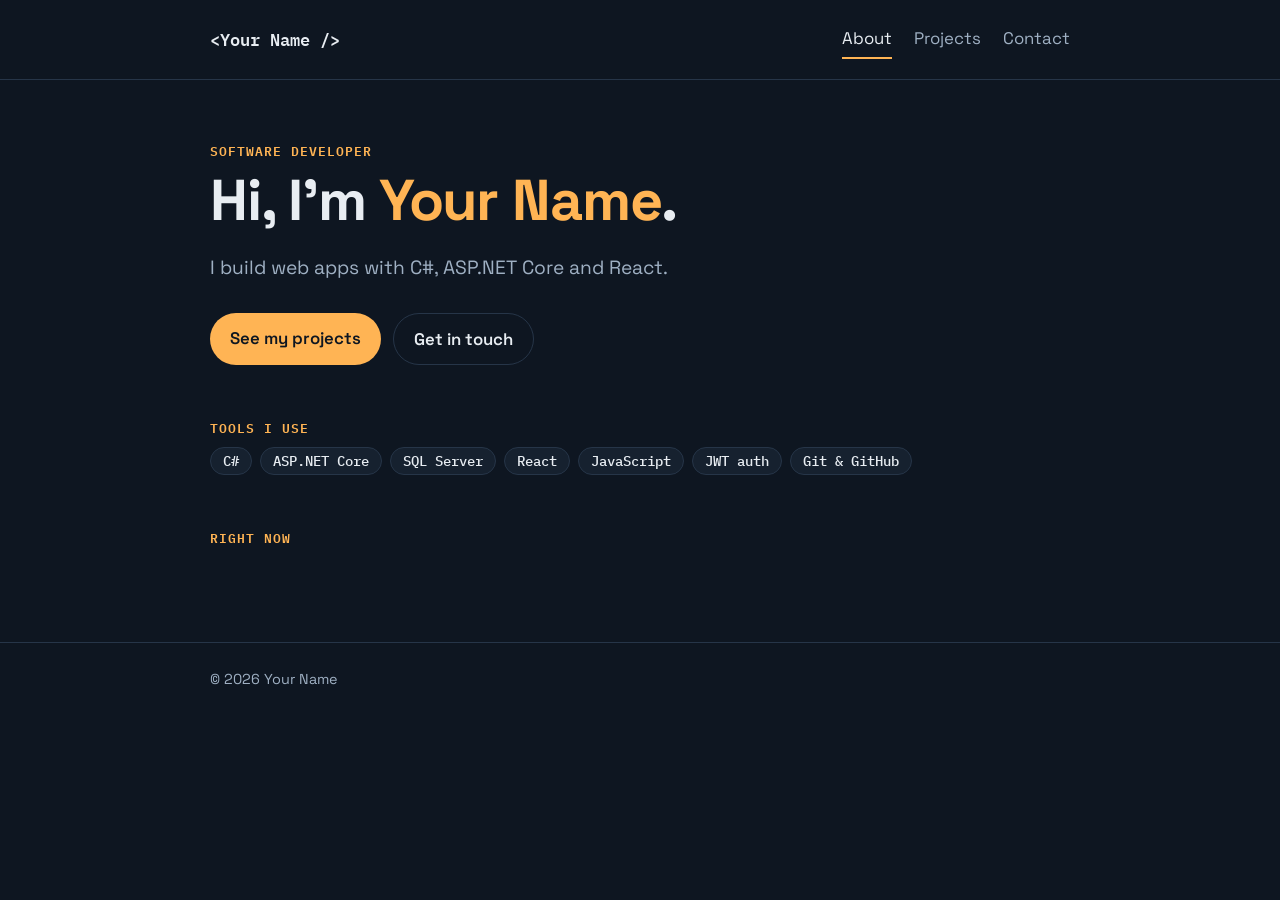
==== index.html @ 2a50a487 "Add portfolio site" ====
<!DOCTYPE html>
<html lang="en">
<head>
<meta charset="utf-8">
<meta name="viewport" content="width=device-width, initial-scale=1">
<link rel="preconnect" href="https://fonts.googleapis.com">
<link rel="preconnect" href="https://fonts.gstatic.com" crossorigin>
<link href="https://fonts.googleapis.com/css2?family=IBM+Plex+Mono:wght@500;600&family=Space+Grotesk:wght@400;500;700&display=swap" rel="stylesheet">
<link rel="stylesheet" href="style.css">
<title>Your Name · Developer</title>
<meta name="description" content="Portfolio of Your Name, a software developer.">
</head>
<body>
<header>
  <div class="wrap">
    <a class="logo" href="index.html">&lt;Your Name /&gt;</a>
    <nav aria-label="Main">
      <a href="index.html" aria-current="page">About</a>
      <a href="projects.html">Projects</a>
      <a href="contact.html">Contact</a>
    </nav>
  </div>
</header>
<main>
  <div class="wrap">
    <span class="label">Software developer</span>
    <h1>Hi, I’m <em>Your Name</em>.</h1>
    <p class="lead">I build web apps with C#, ASP.NET Core and React. <!-- EDIT: one sentence about you --></p>
    <p><!-- EDIT: 2 or 3 sentences about your background, what you study or do, and what you enjoy building. --></p>
    <div class="actions">
      <a class="btn" href="projects.html">See my projects</a>
      <a class="btn ghost" href="contact.html">Get in touch</a>
    </div>

    <section class="section" aria-labelledby="skills">
      <span class="label" id="skills">Tools I use</span>
      <ul class="chips">
        <li>C#</li><li>ASP.NET Core</li><li>SQL Server</li><li>React</li><li>JavaScript</li><li>JWT auth</li><li>Git &amp; GitHub</li>
        <!-- EDIT: add or remove tools -->
      </ul>
    </section>

    <section class="section" aria-labelledby="now">
      <span class="label" id="now">Right now</span>
      <p><!-- EDIT: what you are learning or building at the moment. --></p>
    </section>
  </div>
</main>
<footer>
  <div class="wrap">© 2026 Your Name</div>
</footer>
</body>
</html>
---- style.css ----
:root {
  --bg: #0e1621;
  --surface: #16212f;
  --line: #263548;
  --text: #e8edf2;
  --muted: #9fb0c3;
  --accent: #ffb454;
}
* { box-sizing: border-box; }
html { scroll-behavior: smooth; }
body {
  margin: 0;
  background: var(--bg);
  color: var(--text);
  font: 1.05rem/1.7 "Space Grotesk", system-ui, -apple-system, "Segoe UI", sans-serif;
}
a { color: var(--accent); }
a:focus-visible, .btn:focus-visible { outline: 2px solid var(--accent); outline-offset: 3px; border-radius: 4px; }
.wrap { width: min(100% - 40px, 860px); margin: 0 auto; }

/* Header and navigation */
header { border-bottom: 1px solid var(--line); }
header .wrap { display: flex; align-items: center; justify-content: space-between; gap: 16px; flex-wrap: wrap; padding: 20px 0; }
.logo { font-family: "IBM Plex Mono", ui-monospace, Consolas, monospace; font-weight: 600; color: var(--text); text-decoration: none; }
nav { display: flex; gap: 22px; }
nav a { color: var(--muted); text-decoration: none; padding: 4px 0; border-bottom: 2px solid transparent; }
nav a:hover { color: var(--text); }
nav a[aria-current="page"] { color: var(--text); border-bottom-color: var(--accent); }

main { padding: 64px 0 80px; }
.label {
  display: block;
  margin-bottom: 10px;
  font: 600 0.8rem/1.2 "IBM Plex Mono", ui-monospace, Consolas, monospace;
  letter-spacing: 0.08em;
  text-transform: uppercase;
  color: var(--accent);
}
h1 { margin: 0 0 20px; font-size: clamp(2.2rem, 6vw, 3.6rem); line-height: 1.1; letter-spacing: -0.02em; }
h1 em { font-style: normal; color: var(--accent); }
h2 { margin: 0; font-size: 1.5rem; }
p { margin: 0 0 16px; max-width: 62ch; }
.lead { font-size: 1.2rem; color: var(--muted); }

/* Buttons and chips */
.actions { display: flex; gap: 12px; flex-wrap: wrap; margin-top: 28px; }
.btn {
  display: inline-block;
  padding: 11px 20px;
  font-weight: 600;
  text-decoration: none;
  color: var(--bg);
  background: var(--accent);
  border-radius: 999px;
  transition: transform 0.12s ease;
}
.btn:hover { transform: translateY(-2px); }
.btn.ghost { color: var(--text); background: transparent; border: 1px solid var(--line); }
.chips { display: flex; flex-wrap: wrap; gap: 8px; padding: 0; margin: 0 0 8px; list-style: none; }
.chips li {
  padding: 4px 12px;
  font: 500 0.85rem "IBM Plex Mono", ui-monospace, Consolas, monospace;
  color: var(--text);
  background: var(--surface);
  border: 1px solid var(--line);
  border-radius: 999px;
}
.section { margin-top: 56px; }

/* Project cards */
.card { margin-bottom: 28px; padding: 28px; background: var(--surface); border: 1px solid var(--line); border-radius: 16px; }
.card-head { display: flex; align-items: center; justify-content: space-between; gap: 12px; flex-wrap: wrap; margin-bottom: 14px; }
.card .chips { margin-bottom: 22px; }
.card h3 {
  margin: 20px 0 4px;
  font: 600 0.8rem/1.2 "IBM Plex Mono", ui-monospace, Consolas, monospace;
  letter-spacing: 0.08em;
  text-transform: uppercase;
  color: var(--accent);
}
.card p { margin-bottom: 0; }

/* Contact links */
.links { display: grid; gap: 14px; margin-top: 32px; padding: 0; list-style: none; }
.links a {
  display: flex;
  justify-content: space-between;
  gap: 16px;
  padding: 18px 22px;
  color: var(--text);
  text-decoration: none;
  background: var(--surface);
  border: 1px solid var(--line);
  border-radius: 14px;
  transition: border-color 0.12s ease;
}
.links a:hover { border-color: var(--accent); }
.links span:first-child { font: 600 0.85rem "IBM Plex Mono", ui-monospace, Consolas, monospace; color: var(--muted); }
.links span:last-child { word-break: break-all; text-align: right; }

footer { border-top: 1px solid var(--line); padding: 24px 0; color: var(--muted); font-size: 0.9rem; }

@media (prefers-reduced-motion: reduce) { .btn, .links a { transition: none; } html { scroll-behavior: auto; } }
@media (max-width: 520px) { main { padding-top: 40px; } .card { padding: 22px; } }
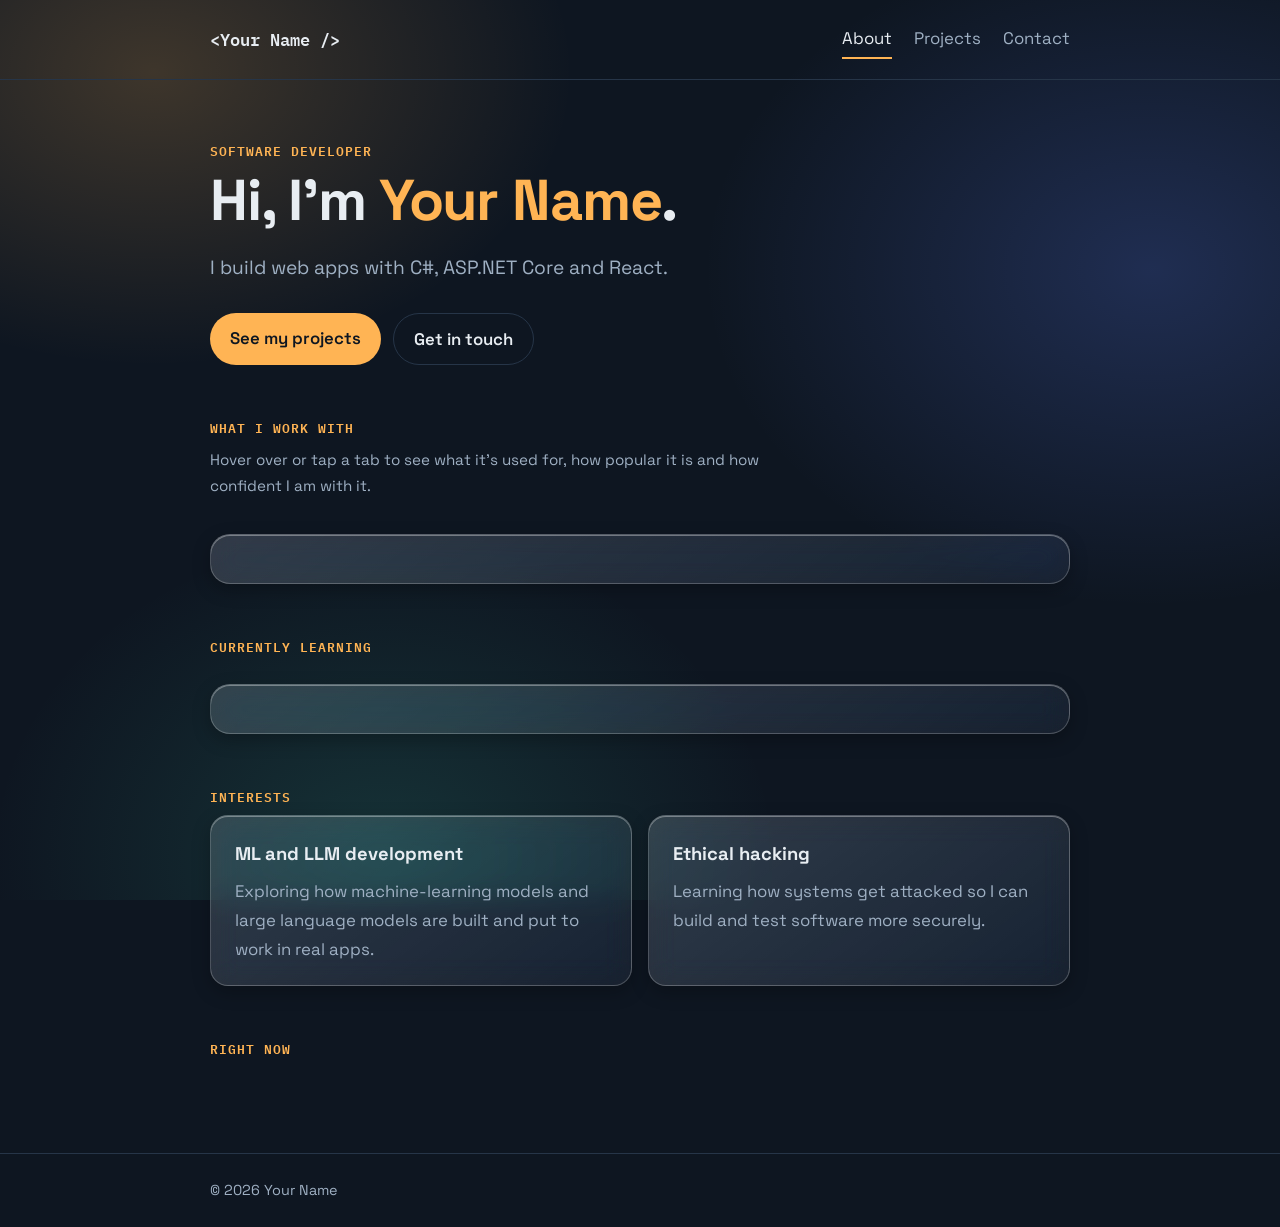
==== commit 73a56607: "Add interactive skills, interests and documentation tabs" ====
--- a/index.html
+++ b/index.html
@@ -7,6 +7,7 @@
 <link rel="preconnect" href="https://fonts.gstatic.com" crossorigin>
 <link href="https://fonts.googleapis.com/css2?family=IBM+Plex+Mono:wght@500;600&family=Space+Grotesk:wght@400;500;700&display=swap" rel="stylesheet">
 <link rel="stylesheet" href="style.css">
+<script src="site.js" defer></script>
 <title>Your Name · Developer</title>
 <meta name="description" content="Portfolio of Your Name, a software developer.">
 </head>
@@ -33,11 +34,34 @@
     </div>
 
     <section class="section" aria-labelledby="skills">
-      <span class="label" id="skills">Tools I use</span>
-      <ul class="chips">
-        <li>C#</li><li>ASP.NET Core</li><li>SQL Server</li><li>React</li><li>JavaScript</li><li>JWT auth</li><li>Git &amp; GitHub</li>
-        <!-- EDIT: add or remove tools -->
-      </ul>
+      <span class="label" id="skills">What I work with</span>
+      <p class="muted-note">Hover over or tap a tab to see what it’s used for, how popular it is and how confident I am with it.</p>
+      <div id="skills-tabs">
+        <div class="tab-list" role="tablist" aria-label="Skills"></div>
+        <div class="detail" id="skills-detail" role="tabpanel" aria-live="polite"></div>
+      </div>
+    </section>
+
+    <section class="section" aria-labelledby="learning">
+      <span class="label" id="learning">Currently learning</span>
+      <div id="learning-tabs">
+        <div class="tab-list" role="tablist" aria-label="Languages I’m learning"></div>
+        <div class="detail" id="learning-detail" role="tabpanel" aria-live="polite"></div>
+      </div>
+    </section>
+
+    <section class="section" aria-labelledby="interests">
+      <span class="label" id="interests">Interests</span>
+      <div class="interest-grid">
+        <div class="glass">
+          <h3>ML and LLM development</h3>
+          <p>Exploring how machine-learning models and large language models are built and put to work in real apps. <!-- EDIT: add what you have tried --></p>
+        </div>
+        <div class="glass">
+          <h3>Ethical hacking</h3>
+          <p>Learning how systems get attacked so I can build and test software more securely. <!-- EDIT: add what you have tried --></p>
+        </div>
+      </div>
     </section>
 
     <section class="section" aria-labelledby="now">
--- a/style.css
+++ b/style.css
@@ -101,4 +101,76 @@
 footer { border-top: 1px solid var(--line); padding: 24px 0; color: var(--muted); font-size: 0.9rem; }
 
 @media (prefers-reduced-motion: reduce) { .btn, .links a { transition: none; } html { scroll-behavior: auto; } }
-@media (max-width: 520px) { main { padding-top: 40px; } .card { padding: 22px; } }+@media (max-width: 520px) { main { padding-top: 40px; } .card { padding: 22px; } }
+
+/* ===== Interactive additions: glass, tabs, previews ===== */
+[hidden] { display: none !important; }
+
+/* soft colour behind everything so the glass has something to blur */
+body {
+  background-color: var(--bg);
+  background-image:
+    radial-gradient(600px 420px at 12% 8%, rgba(255, 180, 84, 0.2), transparent 70%),
+    radial-gradient(640px 480px at 90% 30%, rgba(94, 129, 255, 0.22), transparent 70%),
+    radial-gradient(560px 460px at 30% 95%, rgba(64, 200, 170, 0.16), transparent 70%);
+  background-attachment: fixed;
+}
+
+/* shared glass look */
+.tab, .detail, .glass, .doc {
+  background: linear-gradient(145deg, rgba(255, 255, 255, 0.16), rgba(255, 255, 255, 0.05));
+  backdrop-filter: blur(14px) saturate(160%);
+  -webkit-backdrop-filter: blur(14px) saturate(160%);
+  border: 1px solid rgba(255, 255, 255, 0.22);
+  box-shadow: inset 0 1px 0 rgba(255, 255, 255, 0.35), 0 6px 18px rgba(0, 0, 0, 0.25);
+}
+.tab-list, .page-tabs { display: flex; flex-wrap: wrap; gap: 10px; }
+.page-tabs { margin: 36px 0 32px; }
+.tab {
+  padding: 10px 18px;
+  font: inherit;
+  font-weight: 600;
+  color: var(--text);
+  cursor: pointer;
+  border-radius: 999px;
+  transition: transform 0.12s ease, border-color 0.12s ease, background 0.12s ease;
+}
+.tab:hover { transform: translateY(-2px); }
+.tab[aria-selected="true"] {
+  border-color: var(--accent);
+  background: linear-gradient(145deg, rgba(255, 180, 84, 0.34), rgba(255, 180, 84, 0.1));
+}
+.tab:focus-visible { outline: 2px solid var(--accent); outline-offset: 3px; }
+
+.muted-note { margin-bottom: 18px; color: var(--muted); font-size: 0.95rem; }
+.detail { margin-top: 18px; padding: 24px 26px; border-radius: 20px; }
+.detail h3 { margin: 0 0 8px; font-size: 1.3rem; }
+.detail p { margin-bottom: 0; }
+.stats { display: grid; grid-template-columns: repeat(auto-fit, minmax(220px, 1fr)); gap: 20px; margin-top: 20px; }
+.stats .label { margin-bottom: 8px; }
+.stats p { margin-top: 6px; color: var(--muted); font-size: 0.95rem; }
+.stats strong { color: var(--text); }
+.meter { display: flex; gap: 5px; }
+.meter i { width: 26px; height: 8px; border-radius: 4px; background: rgba(255, 255, 255, 0.18); }
+.meter i.on { background: var(--accent); }
+.detail-link { margin-top: 18px; }
+
+.interest-grid { display: grid; grid-template-columns: repeat(auto-fit, minmax(260px, 1fr)); gap: 16px; }
+.glass { padding: 22px 24px; border-radius: 18px; }
+.glass h3 { margin: 0 0 8px; font-size: 1.15rem; }
+.glass p { margin: 0; color: var(--muted); }
+
+.doc-grid { display: grid; grid-template-columns: repeat(auto-fill, minmax(240px, 1fr)); gap: 20px; margin-top: 28px; }
+.doc { display: block; padding: 14px; color: var(--text); text-decoration: none; border-radius: 16px; transition: transform 0.12s ease, border-color 0.12s ease; }
+.doc:hover { transform: translateY(-3px); border-color: var(--accent); }
+.doc:focus-visible { outline: 2px solid var(--accent); outline-offset: 3px; }
+.doc-preview { display: grid; place-items: center; aspect-ratio: 4 / 3; margin-bottom: 12px; overflow: hidden; background: #fff; border-radius: 10px; }
+.doc-preview img, .doc-preview object { width: 100%; height: 100%; object-fit: cover; object-position: top; pointer-events: none; }
+.missing { padding: 12px; font: 500 0.8rem "IBM Plex Mono", ui-monospace, Consolas, monospace; text-align: center; color: #334155; }
+.doc h3 { margin: 0 0 4px; font-size: 1.05rem; }
+.doc p { margin: 0; font-size: 0.9rem; color: var(--muted); }
+
+@media (prefers-reduced-motion: reduce) {
+  .tab, .doc { transition: none; }
+  .tab:hover, .doc:hover { transform: none; }
+}
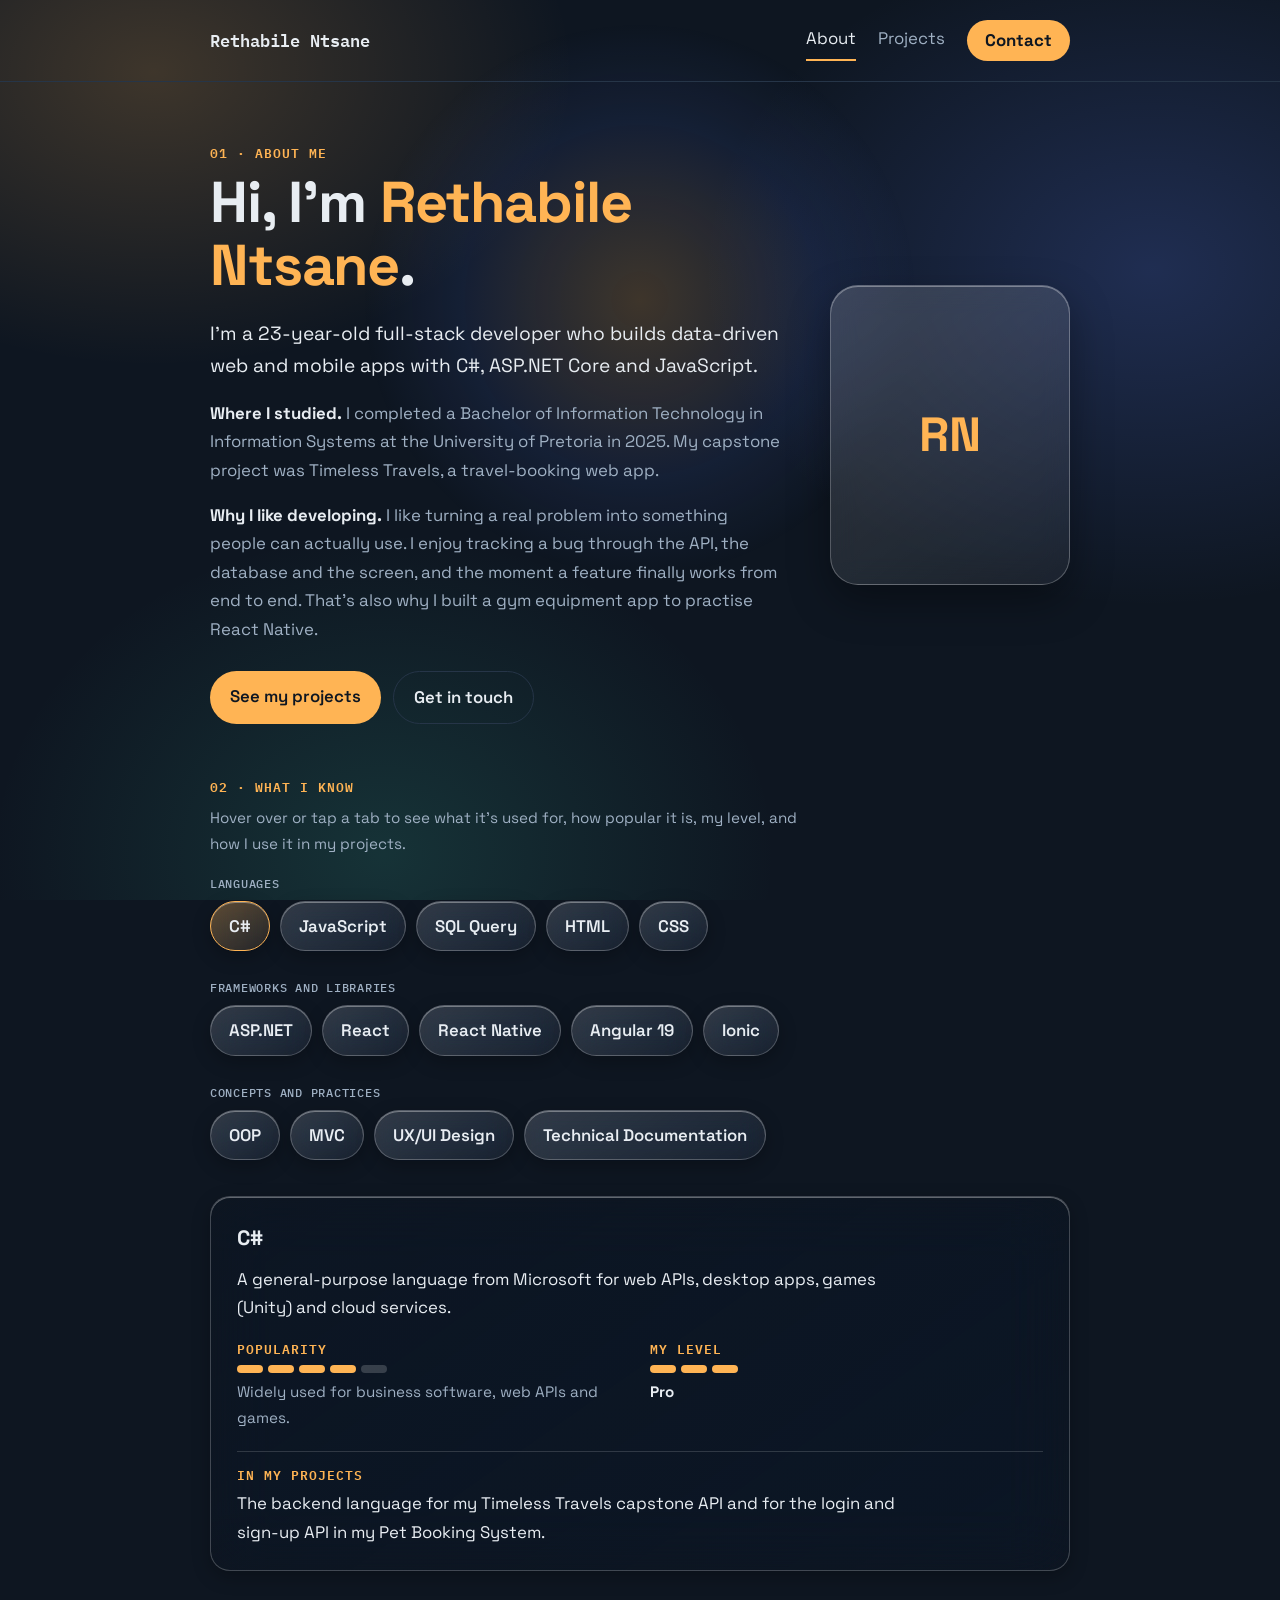
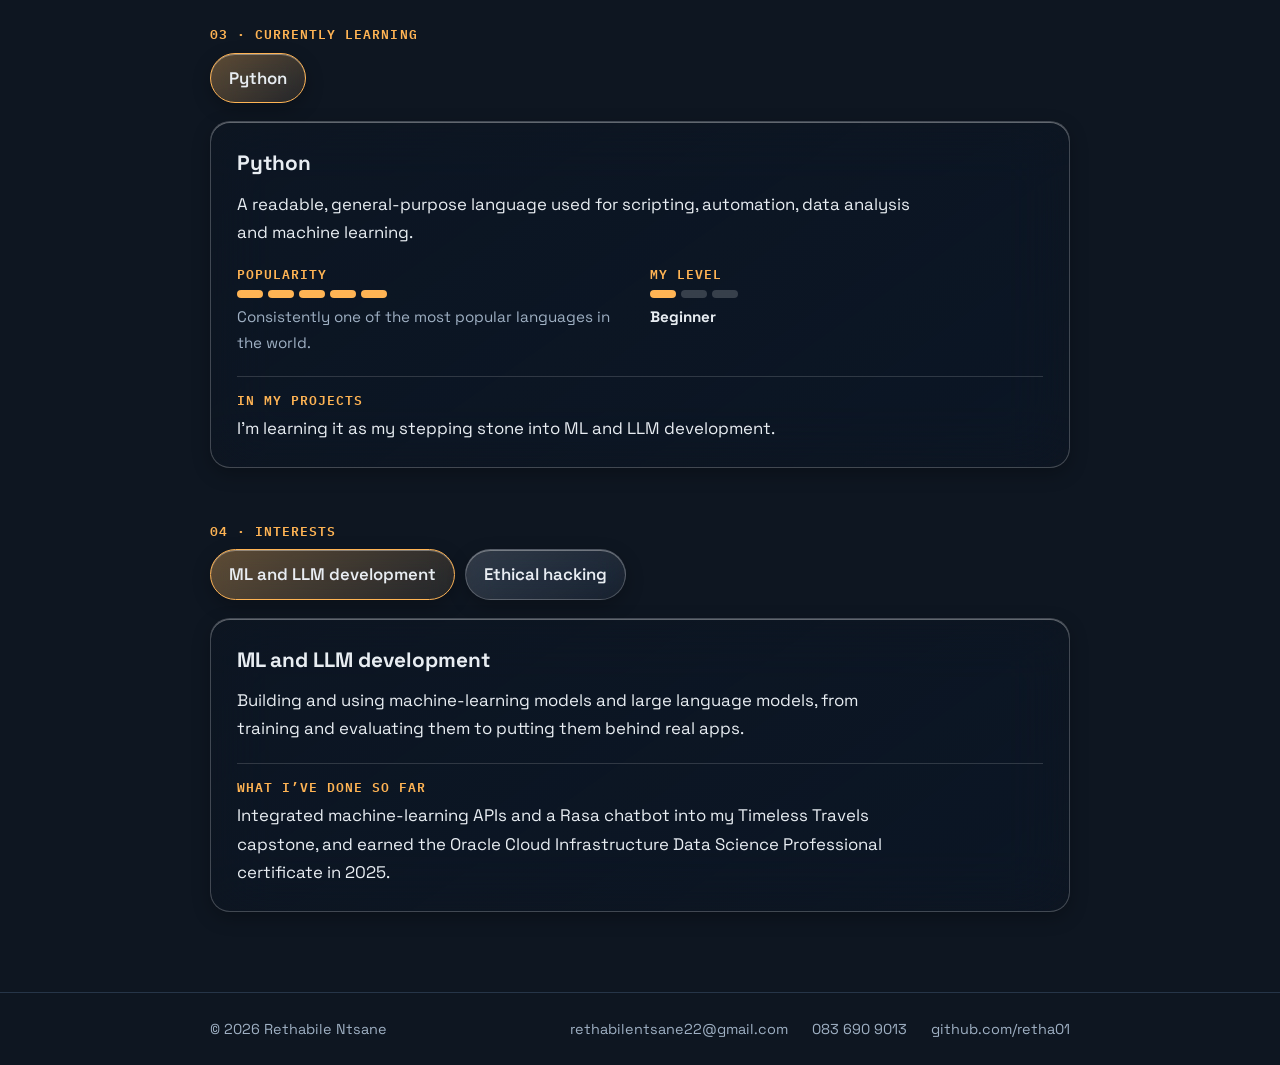
==== commit 081d1949: "Redesign portfolio with new sections, projects and contact details" ====
--- a/index.html
+++ b/index.html
@@ -8,42 +8,51 @@
 <link href="https://fonts.googleapis.com/css2?family=IBM+Plex+Mono:wght@500;600&family=Space+Grotesk:wght@400;500;700&display=swap" rel="stylesheet">
 <link rel="stylesheet" href="style.css">
 <script src="site.js" defer></script>
-<title>Your Name · Developer</title>
-<meta name="description" content="Portfolio of Your Name, a software developer.">
+<title>Rethabile Ntsane · Full-stack developer</title>
+<meta name="description" content="Portfolio of Rethabile Ntsane, a full-stack developer working with C#, ASP.NET Core, JavaScript and React.">
 </head>
 <body>
 <header>
   <div class="wrap">
-    <a class="logo" href="index.html">&lt;Your Name /&gt;</a>
+    <a class="logo" href="index.html">Rethabile Ntsane</a>
     <nav aria-label="Main">
       <a href="index.html" aria-current="page">About</a>
       <a href="projects.html">Projects</a>
-      <a href="contact.html">Contact</a>
+      <a href="contact.html" class="nav-cta">Contact</a>
     </nav>
   </div>
 </header>
 <main>
   <div class="wrap">
-    <span class="label">Software developer</span>
-    <h1>Hi, I’m <em>Your Name</em>.</h1>
-    <p class="lead">I build web apps with C#, ASP.NET Core and React. <!-- EDIT: one sentence about you --></p>
-    <p><!-- EDIT: 2 or 3 sentences about your background, what you study or do, and what you enjoy building. --></p>
-    <div class="actions">
-      <a class="btn" href="projects.html">See my projects</a>
-      <a class="btn ghost" href="contact.html">Get in touch</a>
-    </div>
+    <section class="hero" aria-labelledby="about">
+      <div class="hero-text">
+        <span class="label" id="about">01 · About me</span>
+        <h1>Hi, I’m <em>Rethabile Ntsane</em>.</h1>
+        <p class="lead">I’m a 23-year-old full-stack developer who builds data-driven web and mobile apps with C#, ASP.NET Core and JavaScript.</p>
+        <p><strong>Where I studied.</strong> I completed a Bachelor of Information Technology in Information Systems at the University of Pretoria in 2025. My capstone project was Timeless Travels, a travel-booking web app.</p>
+        <p><strong>Why I like developing.</strong> I like turning a real problem into something people can actually use. I enjoy tracking a bug through the API, the database and the screen, and the moment a feature finally works from end to end. That’s also why I built a gym equipment app to practise React Native. <!-- EDIT: rewrite this in your own words --></p>
+        <div class="actions">
+          <a class="btn" href="projects.html">See my projects</a>
+          <a class="btn ghost" href="contact.html">Get in touch</a>
+        </div>
+      </div>
+      <div class="photo">
+        <!-- Add your photo as assets/profile.jpg -->
+        <img src="assets/profile.jpg" alt="Photo of Rethabile Ntsane" onerror="this.replaceWith(Object.assign(document.createElement('span'),{textContent:'RN'}))">
+      </div>
+    </section>
 
     <section class="section" aria-labelledby="skills">
-      <span class="label" id="skills">What I work with</span>
-      <p class="muted-note">Hover over or tap a tab to see what it’s used for, how popular it is and how confident I am with it.</p>
+      <span class="label" id="skills">02 · What I know</span>
+      <p class="muted-note">Hover over or tap a tab to see what it’s used for, how popular it is, my level, and how I use it in my projects.</p>
       <div id="skills-tabs">
-        <div class="tab-list" role="tablist" aria-label="Skills"></div>
+        <div class="tab-list" role="tablist" aria-label="Languages, frameworks and practices"></div>
         <div class="detail" id="skills-detail" role="tabpanel" aria-live="polite"></div>
       </div>
     </section>
 
     <section class="section" aria-labelledby="learning">
-      <span class="label" id="learning">Currently learning</span>
+      <span class="label" id="learning">03 · Currently learning</span>
       <div id="learning-tabs">
         <div class="tab-list" role="tablist" aria-label="Languages I’m learning"></div>
         <div class="detail" id="learning-detail" role="tabpanel" aria-live="polite"></div>
@@ -51,27 +60,23 @@
     </section>
 
     <section class="section" aria-labelledby="interests">
-      <span class="label" id="interests">Interests</span>
-      <div class="interest-grid">
-        <div class="glass">
-          <h3>ML and LLM development</h3>
-          <p>Exploring how machine-learning models and large language models are built and put to work in real apps. <!-- EDIT: add what you have tried --></p>
-        </div>
-        <div class="glass">
-          <h3>Ethical hacking</h3>
-          <p>Learning how systems get attacked so I can build and test software more securely. <!-- EDIT: add what you have tried --></p>
-        </div>
+      <span class="label" id="interests">04 · Interests</span>
+      <div id="interests-tabs">
+        <div class="tab-list" role="tablist" aria-label="My interests"></div>
+        <div class="detail" id="interests-detail" role="tabpanel" aria-live="polite"></div>
       </div>
-    </section>
-
-    <section class="section" aria-labelledby="now">
-      <span class="label" id="now">Right now</span>
-      <p><!-- EDIT: what you are learning or building at the moment. --></p>
     </section>
   </div>
 </main>
 <footer>
-  <div class="wrap">© 2026 Your Name</div>
+  <div class="wrap footer-grid">
+    <p>© 2026 Rethabile Ntsane</p>
+    <ul class="footer-links">
+      <li><a href="mailto:rethabilentsane22@gmail.com">rethabilentsane22@gmail.com</a></li>
+      <li><a href="tel:+27836909013">083 690 9013</a></li>
+      <li><a href="https://github.com/retha01" target="_blank" rel="noopener">github.com/retha01</a></li>
+    </ul>
+  </div>
 </footer>
 </body>
 </html>
--- a/style.css
+++ b/style.css
@@ -173,4 +173,83 @@
 @media (prefers-reduced-motion: reduce) {
   .tab, .doc { transition: none; }
   .tab:hover, .doc:hover { transform: none; }
+}
+
+/* ===== Professional polish: hero, groups, glow, pulsing contact, footer ===== */
+header, main, footer { position: relative; z-index: 1; }
+.cursor-glow {
+  position: fixed; left: 0; top: 0;
+  width: 560px; height: 560px;
+  margin: -280px 0 0 -280px;
+  border-radius: 50%;
+  background: radial-gradient(circle, rgba(255, 180, 84, 0.2), rgba(94, 129, 255, 0.09) 45%, transparent 70%);
+  pointer-events: none;
+  z-index: 0;
+  will-change: transform;
+}
+
+/* About section: text beside a photo */
+.hero { display: grid; grid-template-columns: 1fr 240px; gap: 48px; align-items: center; }
+.hero p strong { color: var(--text); }
+.hero p { color: var(--muted); }
+.hero .lead { color: var(--text); }
+.photo {
+  display: grid; place-items: center;
+  width: 240px; height: 300px; overflow: hidden;
+  font: 700 3rem "Space Grotesk", sans-serif; color: var(--accent);
+  background: linear-gradient(145deg, rgba(255, 255, 255, 0.16), rgba(255, 255, 255, 0.05));
+  backdrop-filter: blur(14px); -webkit-backdrop-filter: blur(14px);
+  border: 1px solid rgba(255, 255, 255, 0.25);
+  border-radius: 28px;
+  box-shadow: inset 0 1px 0 rgba(255, 255, 255, 0.35), 0 16px 40px rgba(0, 0, 0, 0.35);
+}
+.photo img { width: 100%; height: 100%; object-fit: cover; }
+
+/* grouped skill tabs */
+.tab-group { display: flex; flex-wrap: wrap; gap: 10px; margin-bottom: 18px; }
+.group-label {
+  flex-basis: 100%;
+  font: 500 0.78rem "IBM Plex Mono", ui-monospace, Consolas, monospace;
+  letter-spacing: 0.06em; text-transform: uppercase; color: var(--muted);
+}
+
+/* info box: more blur and a darker tint so the text stands out */
+.detail {
+  background: linear-gradient(145deg, rgba(14, 22, 33, 0.62), rgba(14, 22, 33, 0.38));
+  backdrop-filter: blur(30px) saturate(150%);
+  -webkit-backdrop-filter: blur(30px) saturate(150%);
+}
+.proj { margin-top: 20px; padding-top: 16px; border-top: 1px solid rgba(255, 255, 255, 0.15); }
+.proj .label { margin-bottom: 6px; }
+.proj p { color: var(--text); }
+
+/* pulsing Contact tab */
+nav a.nav-cta {
+  padding: 6px 18px; font-weight: 700; color: var(--bg);
+  background: var(--accent); border-bottom: 0; border-radius: 999px;
+  animation: pulse 2.2s ease-out infinite;
+}
+nav a.nav-cta:hover { color: var(--bg); animation-play-state: paused; }
+nav a.nav-cta[aria-current="page"] { animation: none; }
+@keyframes pulse {
+  0% { box-shadow: 0 0 0 0 rgba(255, 180, 84, 0.6); }
+  70% { box-shadow: 0 0 0 14px rgba(255, 180, 84, 0); }
+  100% { box-shadow: 0 0 0 0 rgba(255, 180, 84, 0); }
+}
+
+/* footer contact details */
+.footer-grid { display: flex; justify-content: space-between; align-items: center; gap: 12px 32px; flex-wrap: wrap; }
+.footer-grid p { margin: 0; }
+.footer-links { display: flex; flex-wrap: wrap; gap: 8px 24px; margin: 0; padding: 0; list-style: none; }
+.footer-links a { color: var(--muted); text-decoration: none; }
+.footer-links a:hover { color: var(--accent); text-decoration: underline; }
+.footer-links a:focus-visible { outline: 2px solid var(--accent); outline-offset: 3px; }
+
+@media (max-width: 760px) {
+  .hero { grid-template-columns: 1fr; }
+  .photo { order: -1; width: 160px; height: 200px; font-size: 2.2rem; }
+}
+@media (prefers-reduced-motion: reduce) {
+  nav a.nav-cta { animation: none; }
+  .cursor-glow { display: none; }
 }
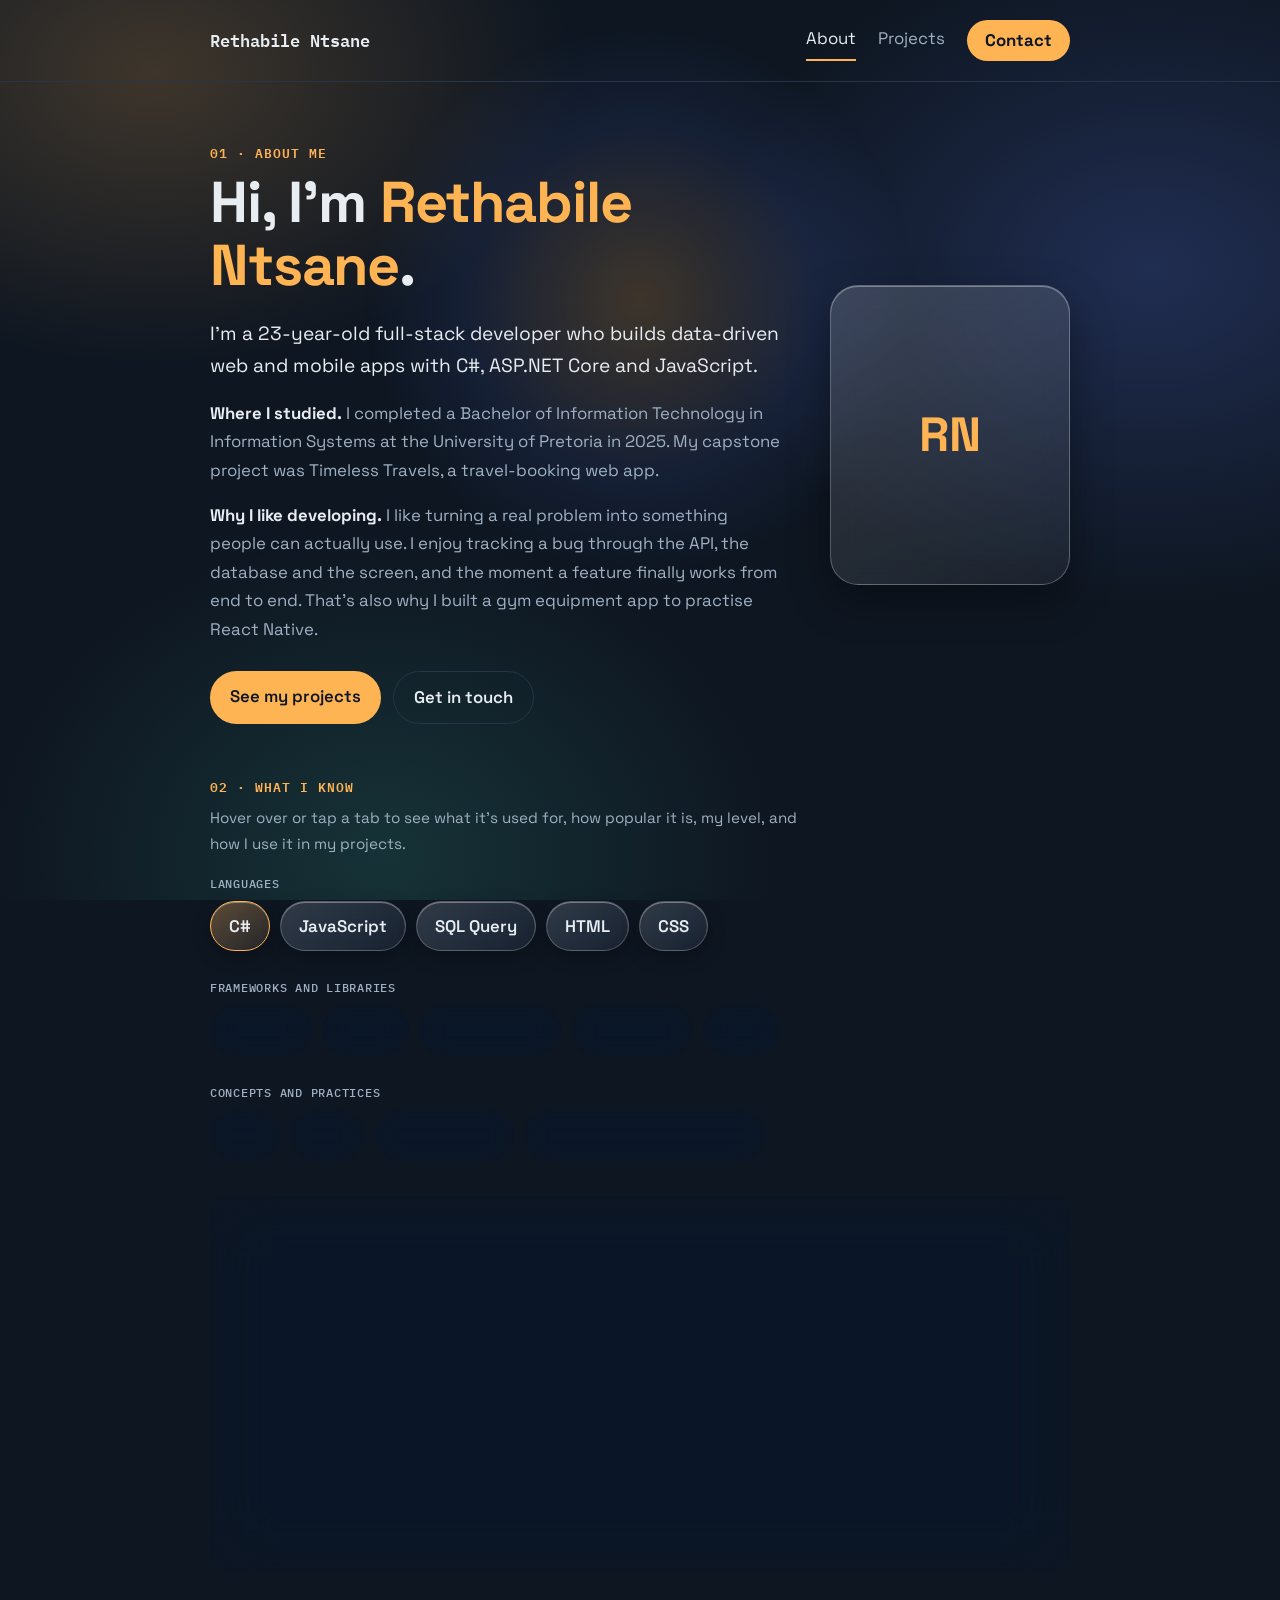
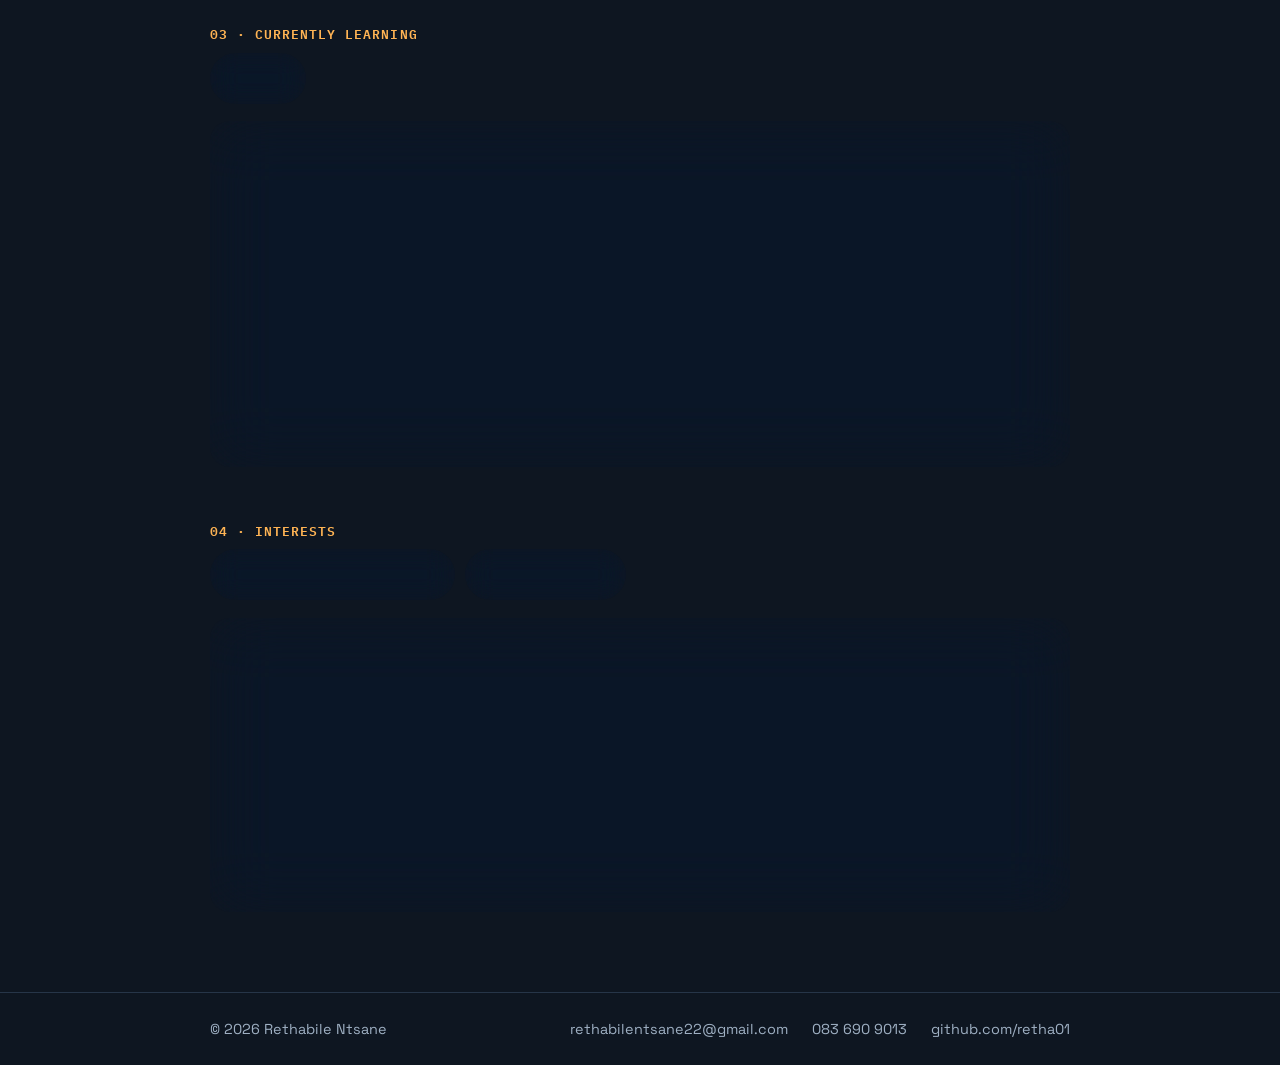
==== commit 5bd48608: "profile picture" ====
--- a/index.html
+++ b/index.html
@@ -38,7 +38,7 @@
       </div>
       <div class="photo">
         <!-- Add your photo as assets/profile.jpg -->
-        <img src="assets/profile.jpg" alt="Photo of Rethabile Ntsane" onerror="this.replaceWith(Object.assign(document.createElement('span'),{textContent:'RN'}))">
+        <img src="assets/image.png" alt="Photo of Rethabile Ntsane" onerror="this.replaceWith(Object.assign(document.createElement('span'),{textContent:'RN'}))">
       </div>
     </section>
 
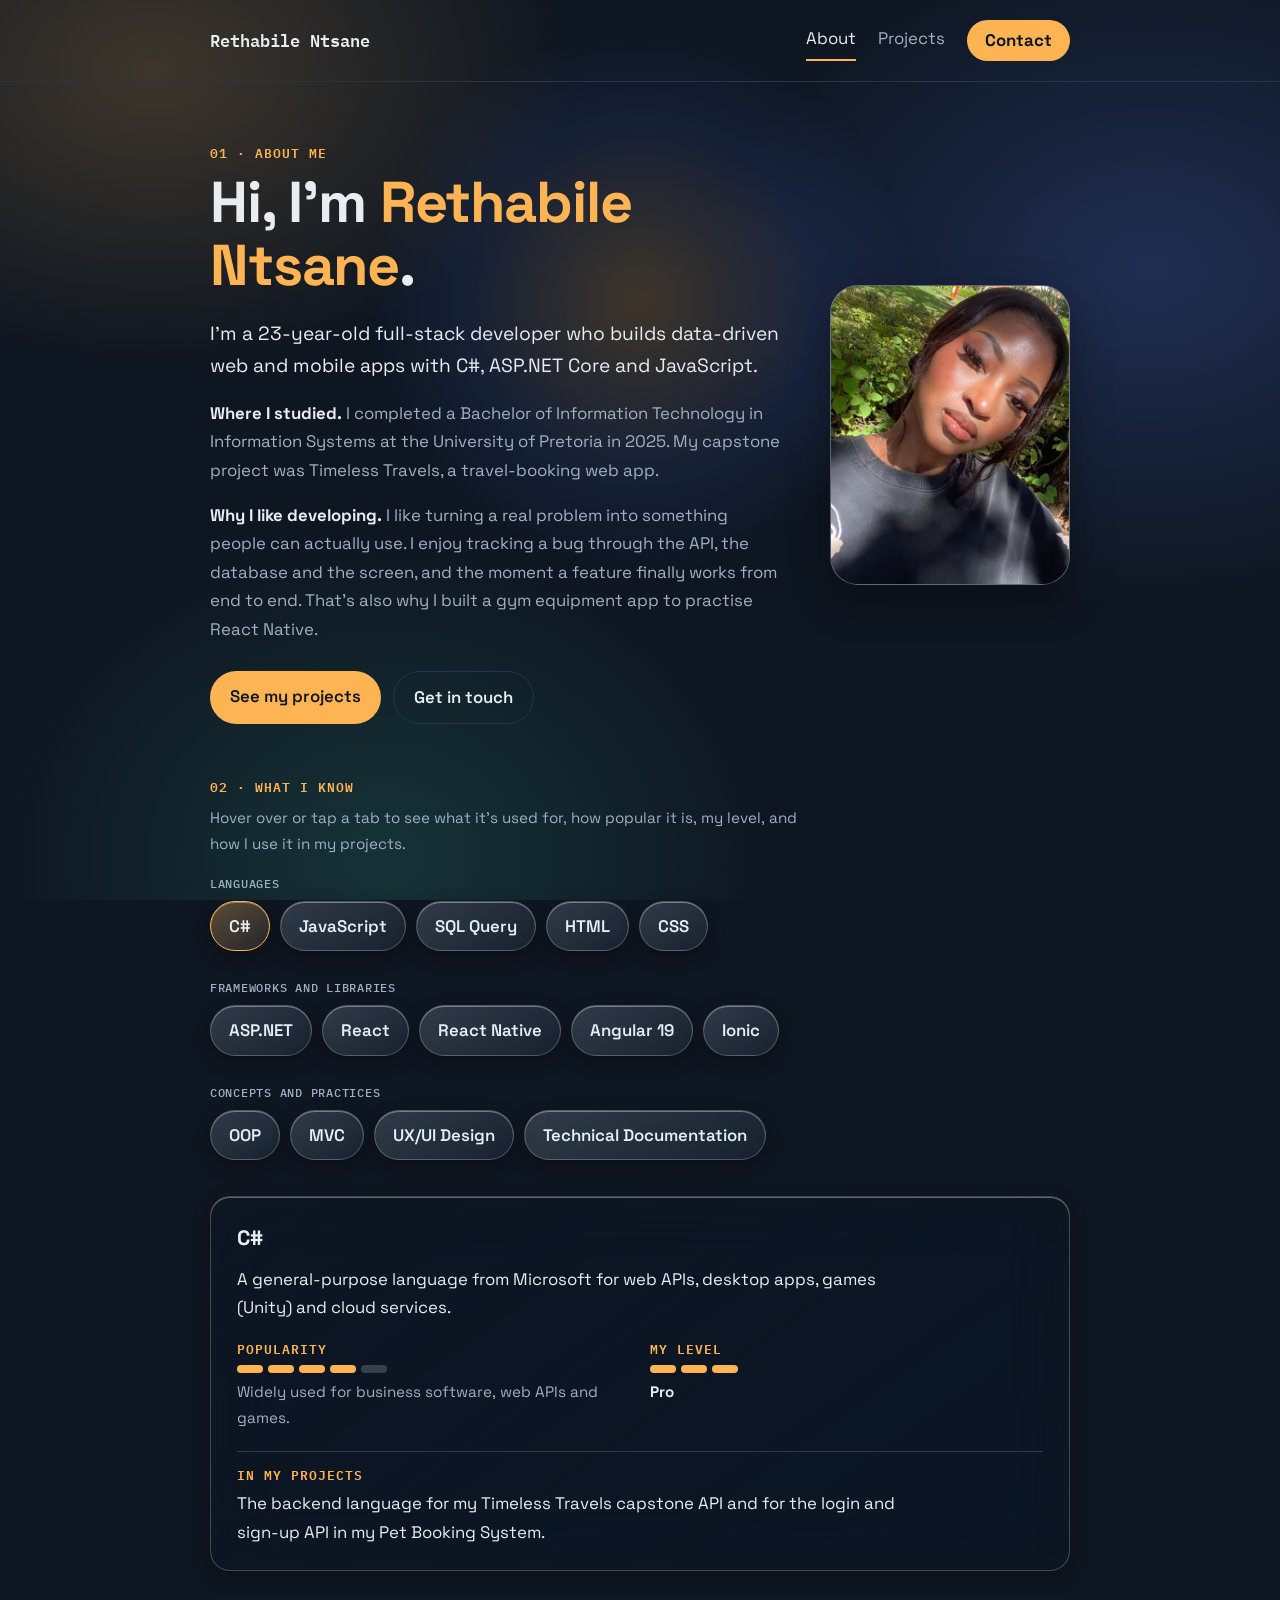
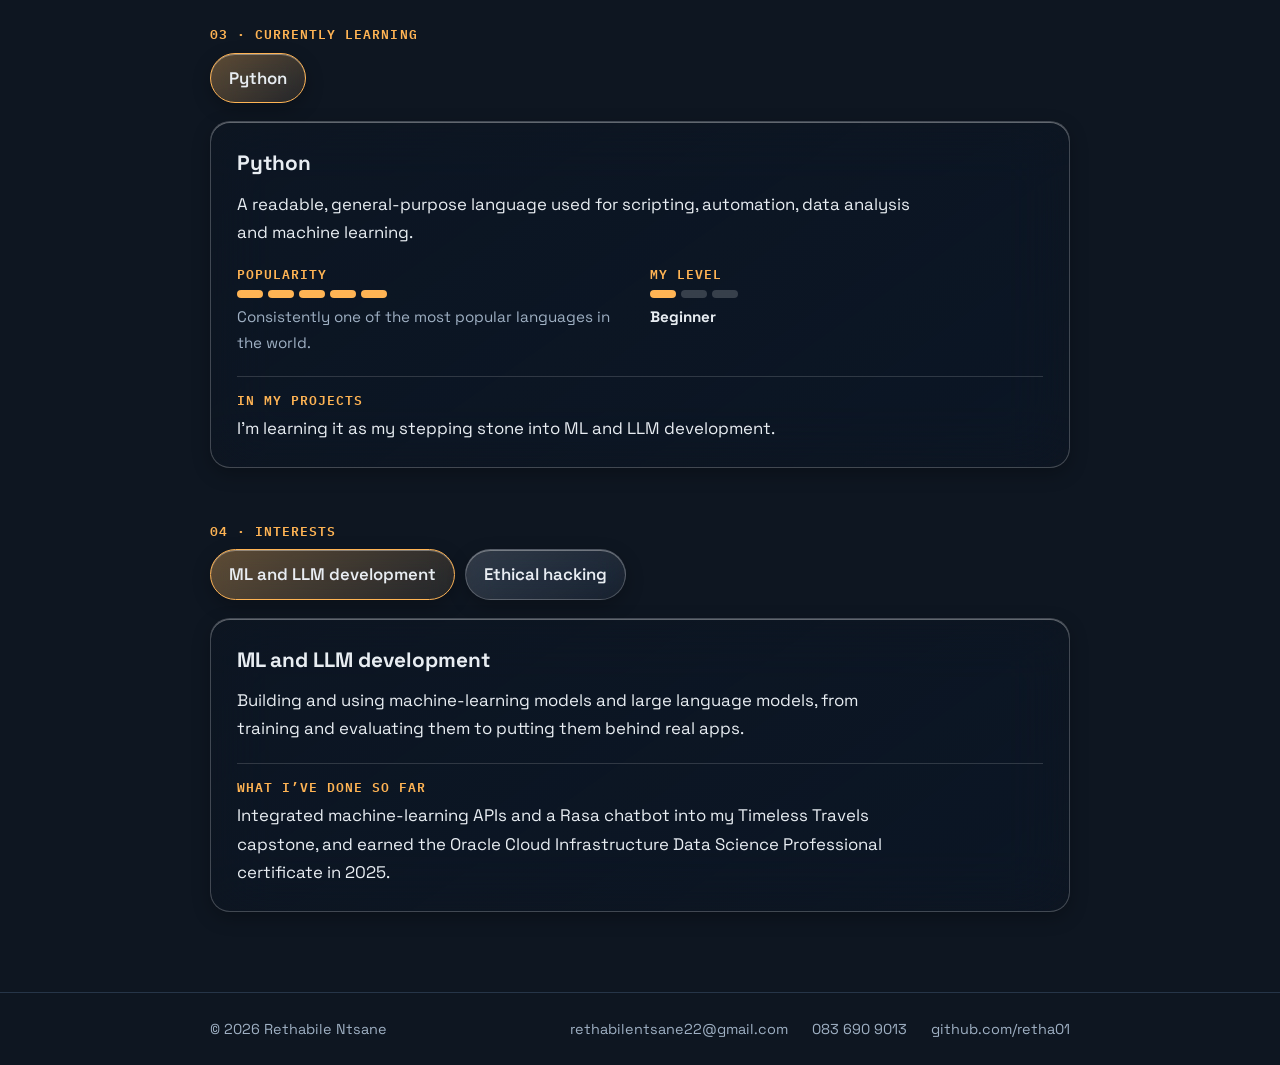
==== commit ed7c3d84: "profile picture" ====
--- a/index.html
+++ b/index.html
@@ -38,7 +38,7 @@
       </div>
       <div class="photo">
         <!-- Add your photo as assets/profile.jpg -->
-        <img src="assets/image.png" alt="Photo of Rethabile Ntsane" onerror="this.replaceWith(Object.assign(document.createElement('span'),{textContent:'RN'}))">
+        <img src="assets/images/image.png" alt="Photo of Rethabile Ntsane" onerror="this.replaceWith(Object.assign(document.createElement('span'),{textContent:'RN'}))">
       </div>
     </section>
 
